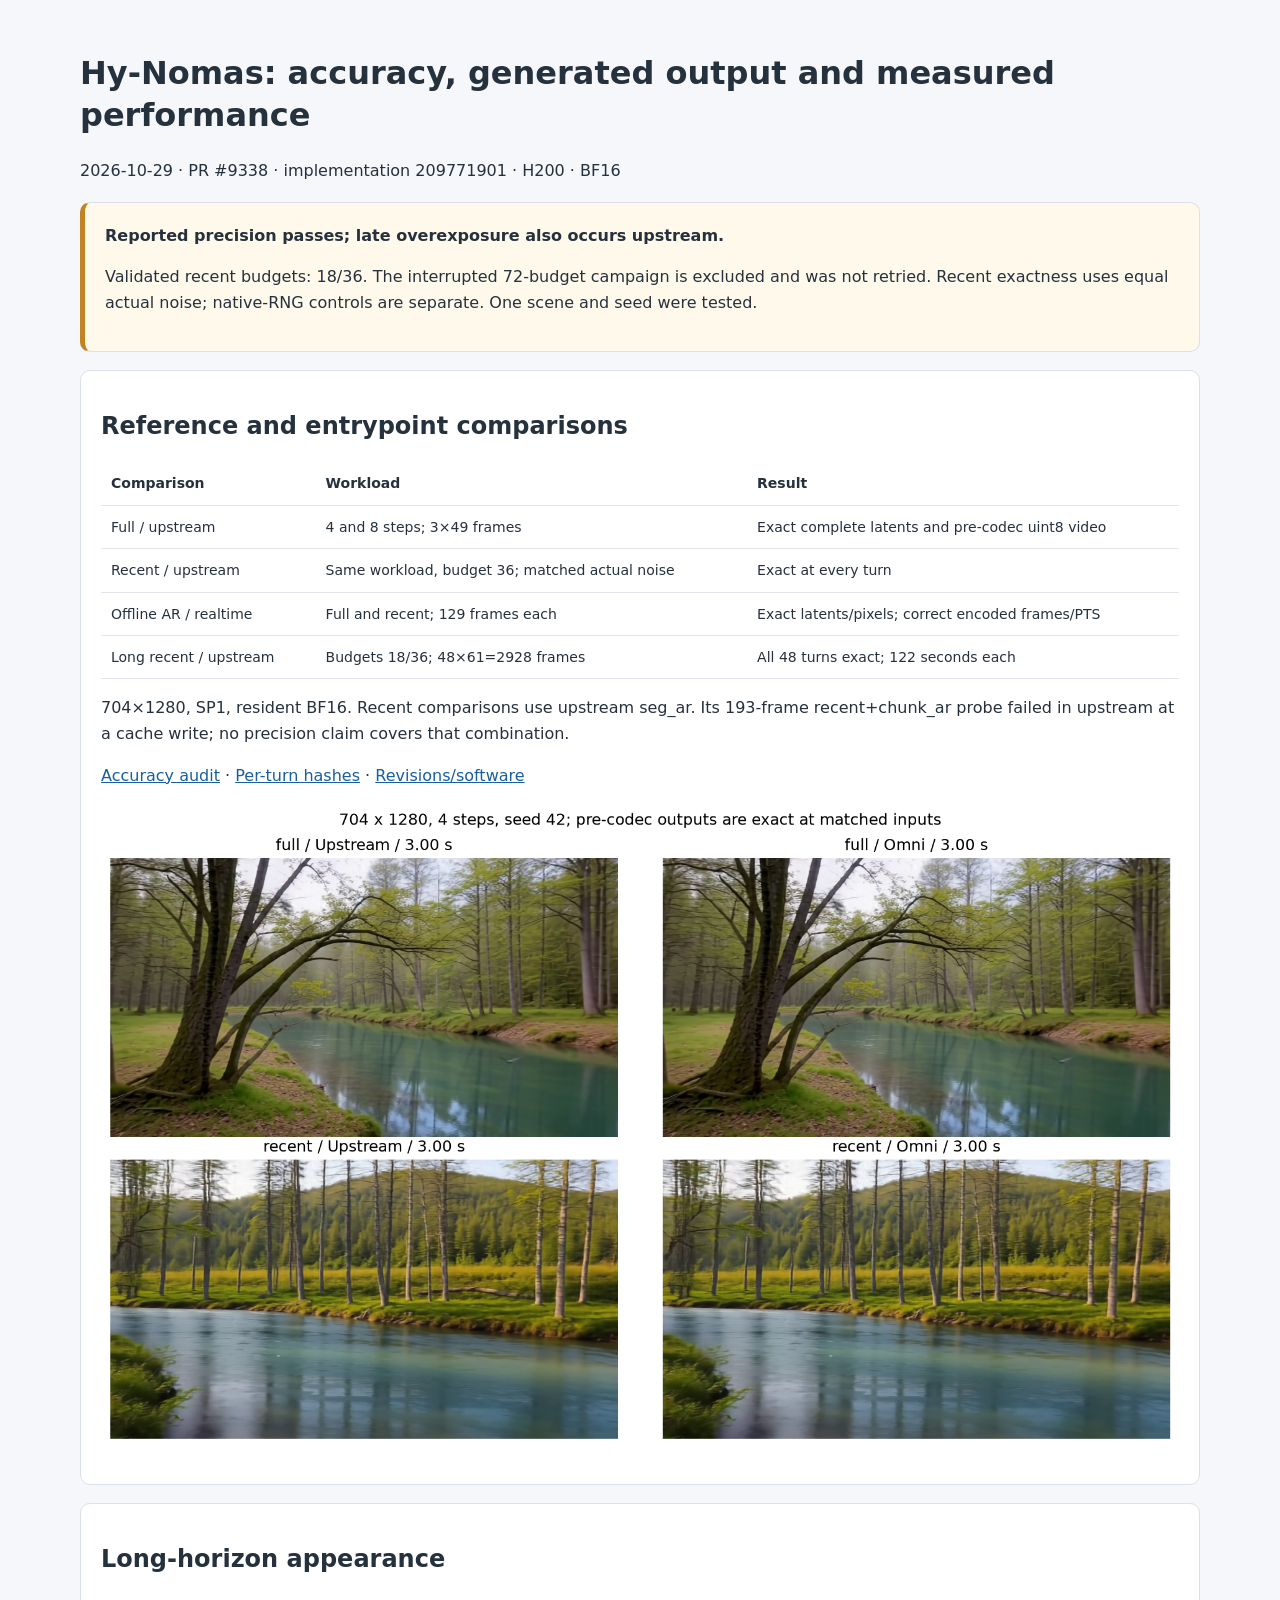
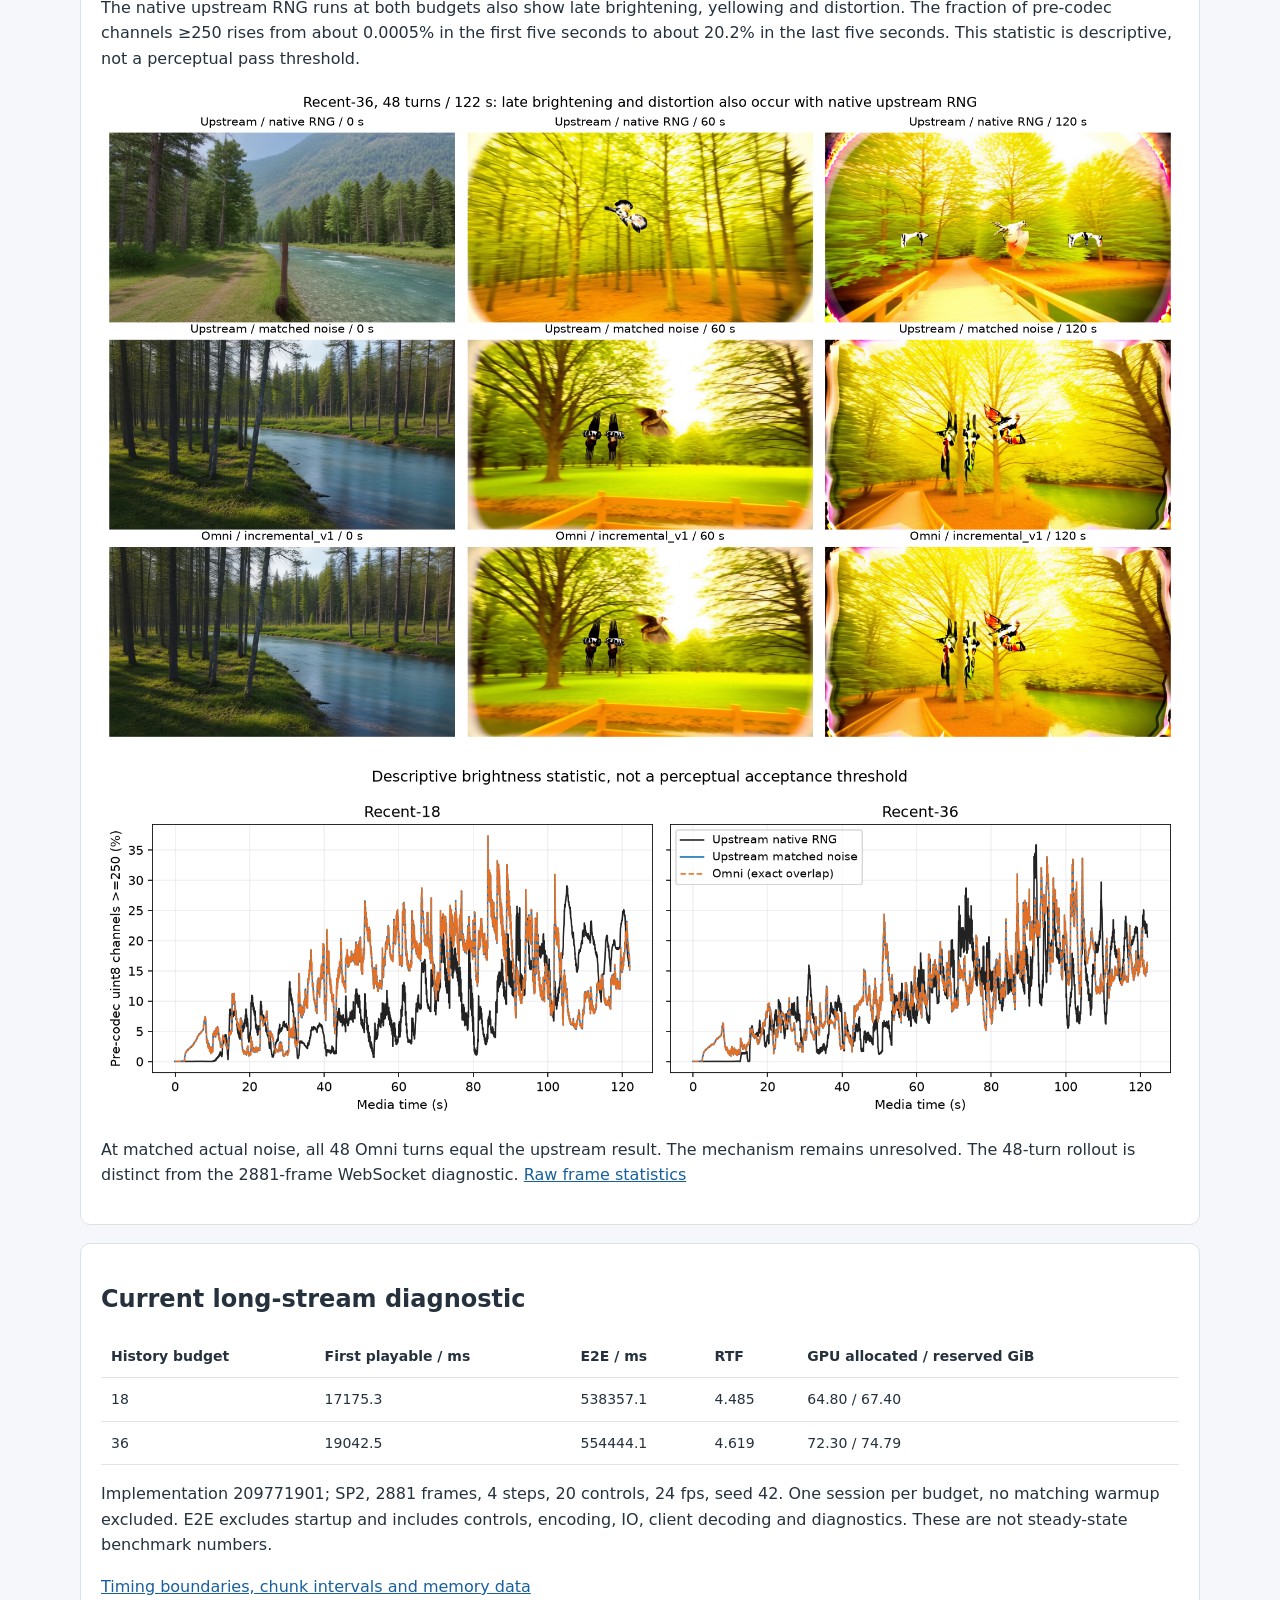
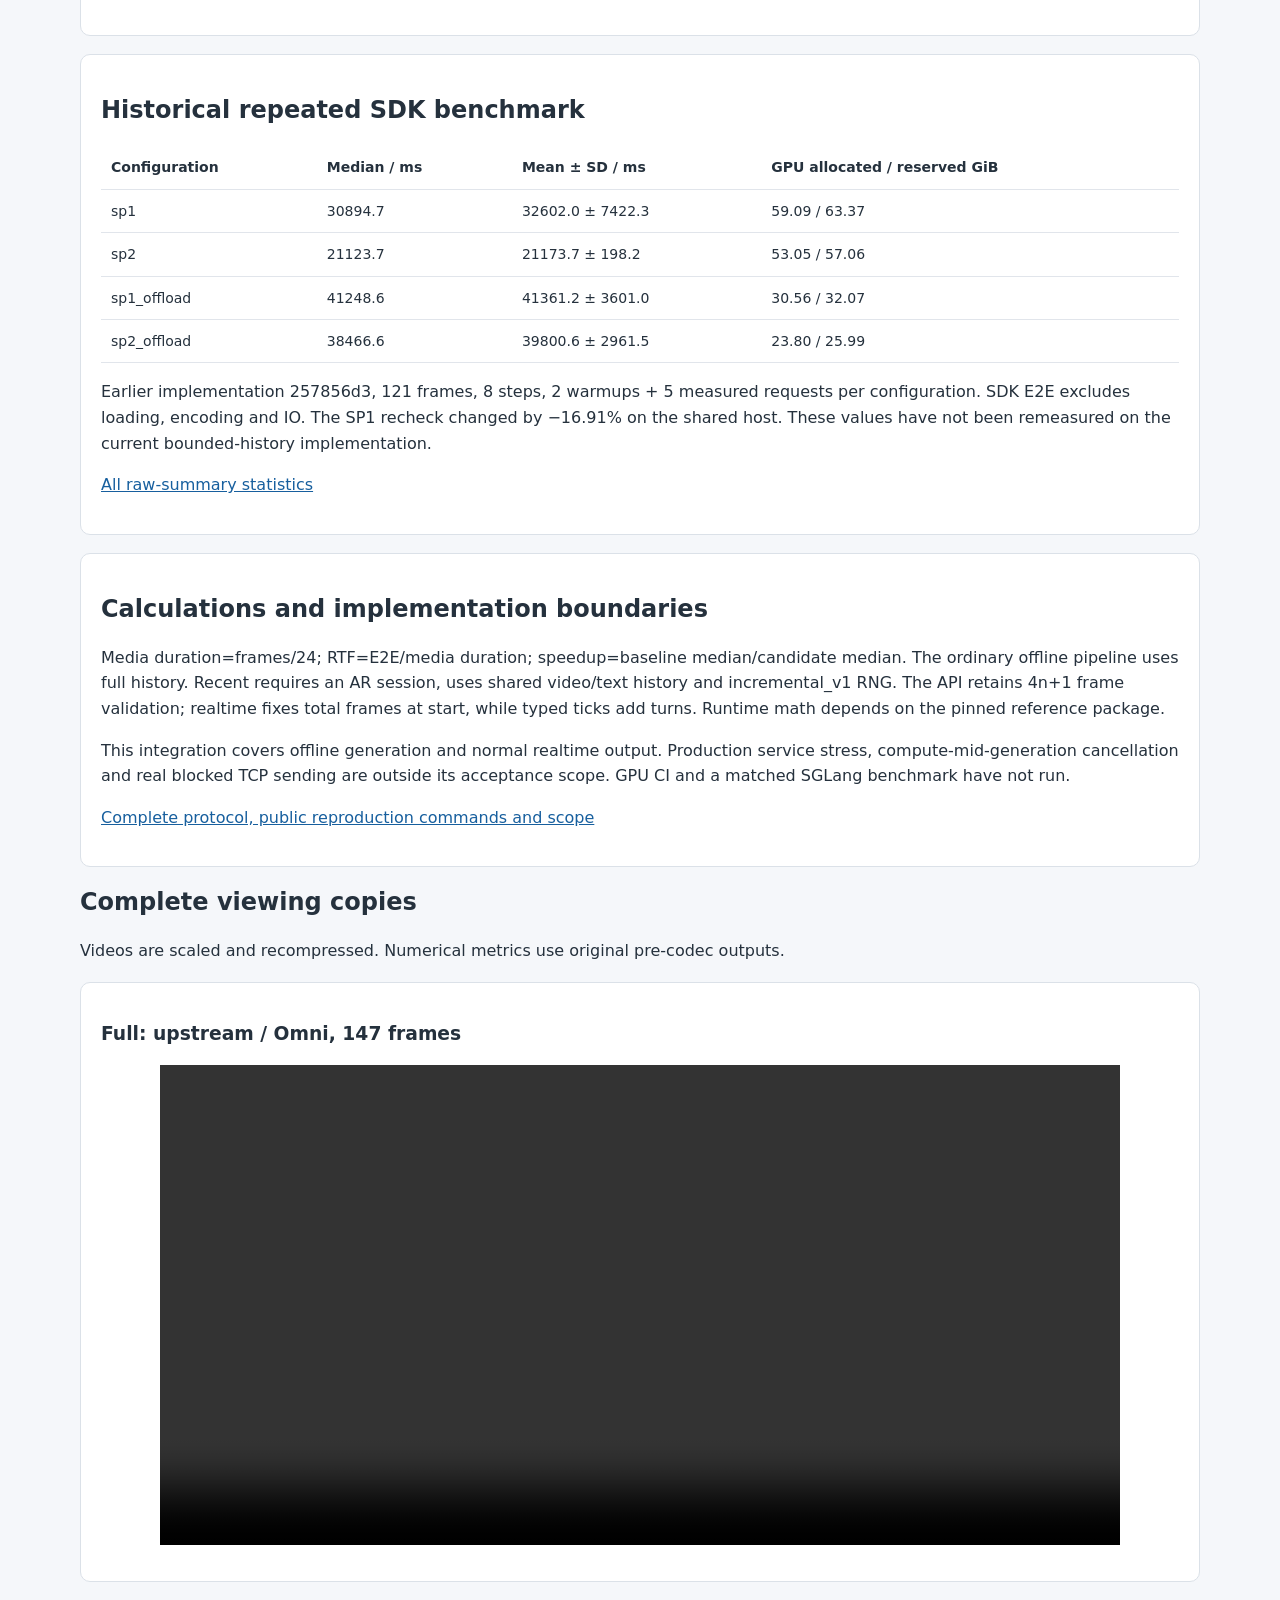
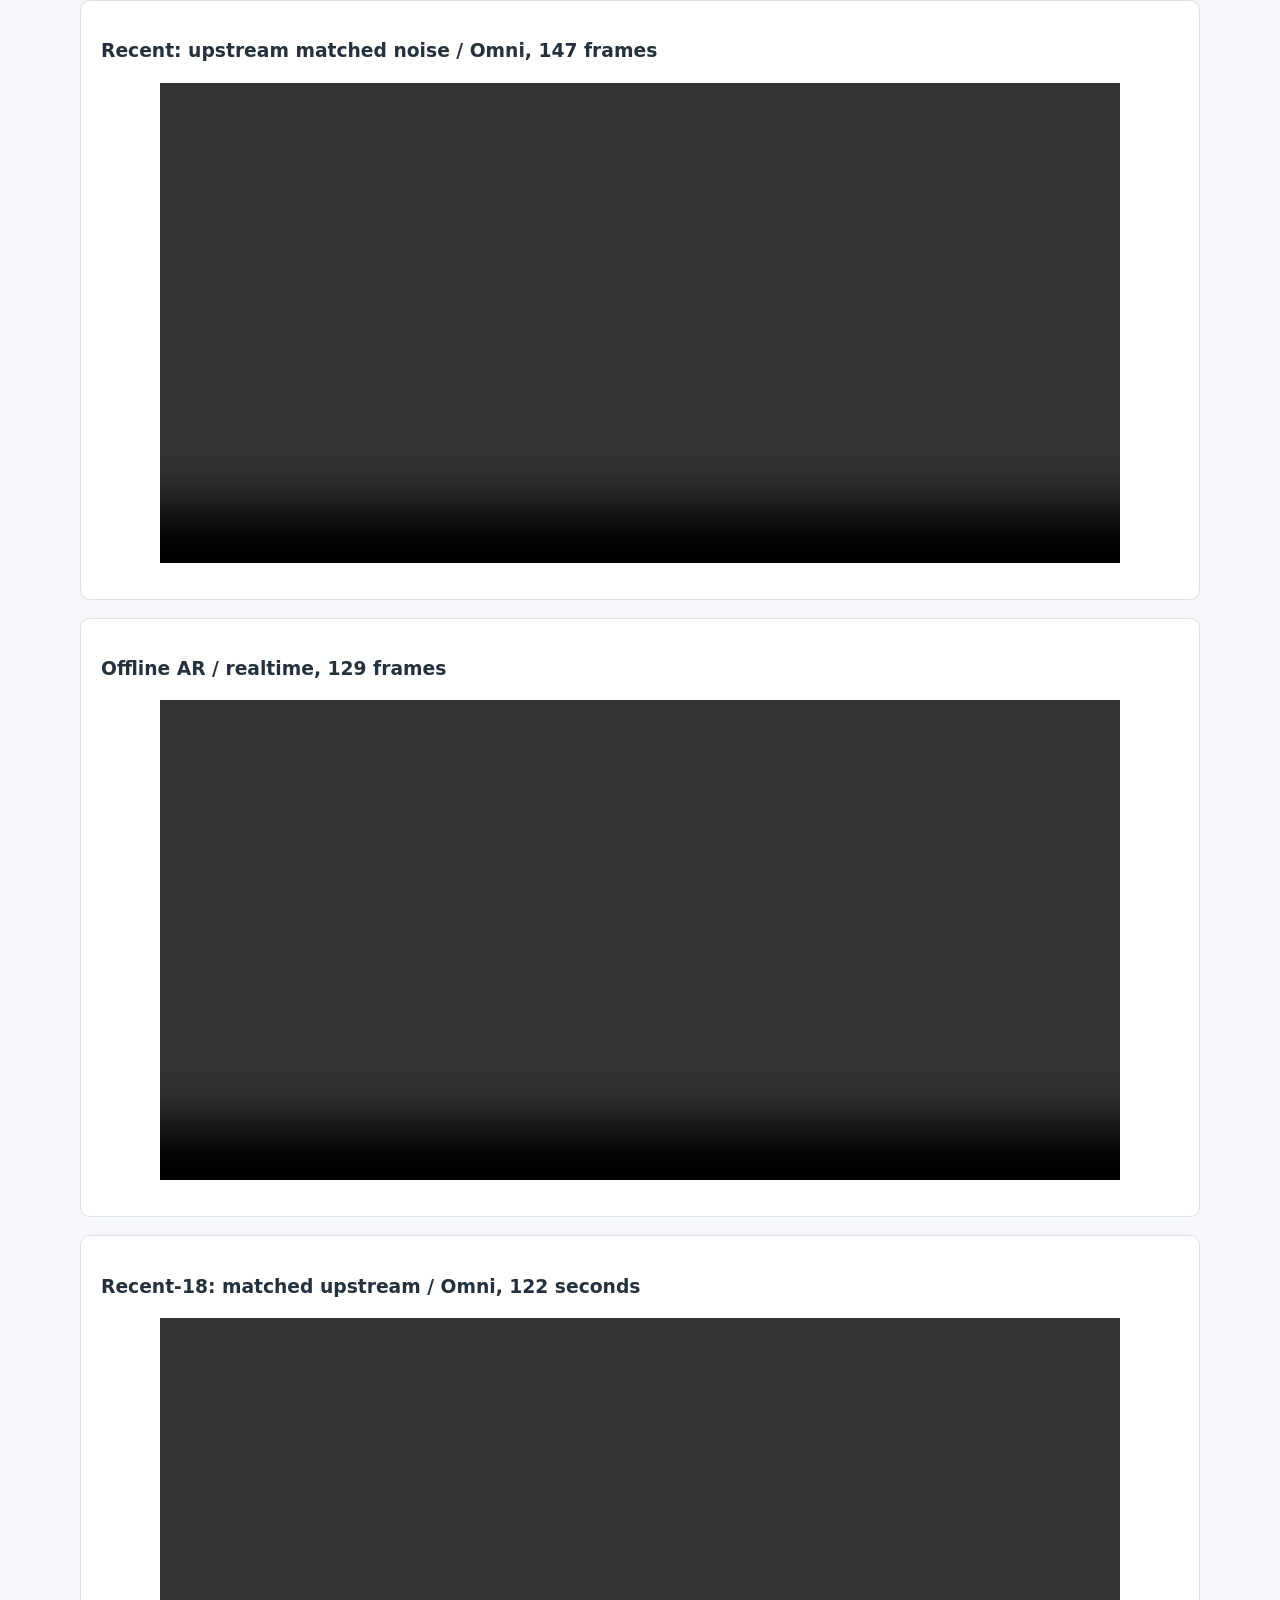
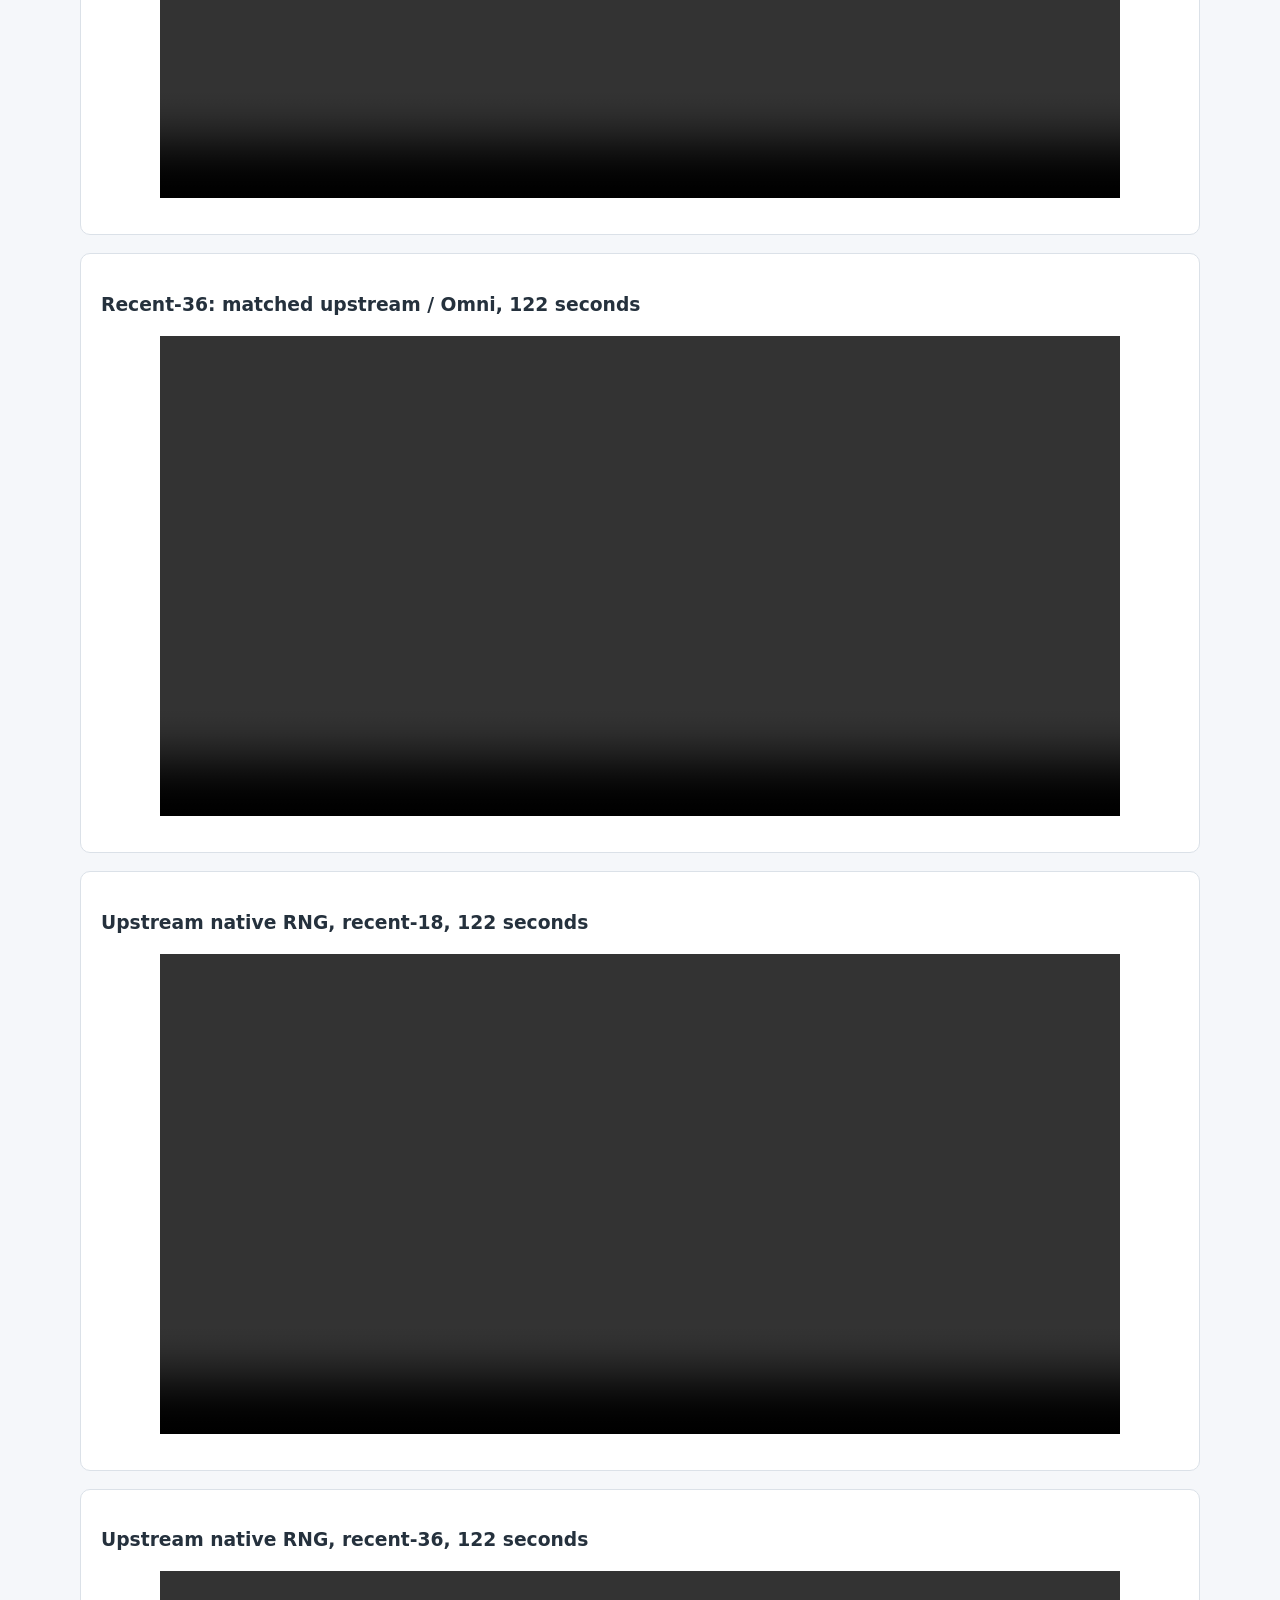
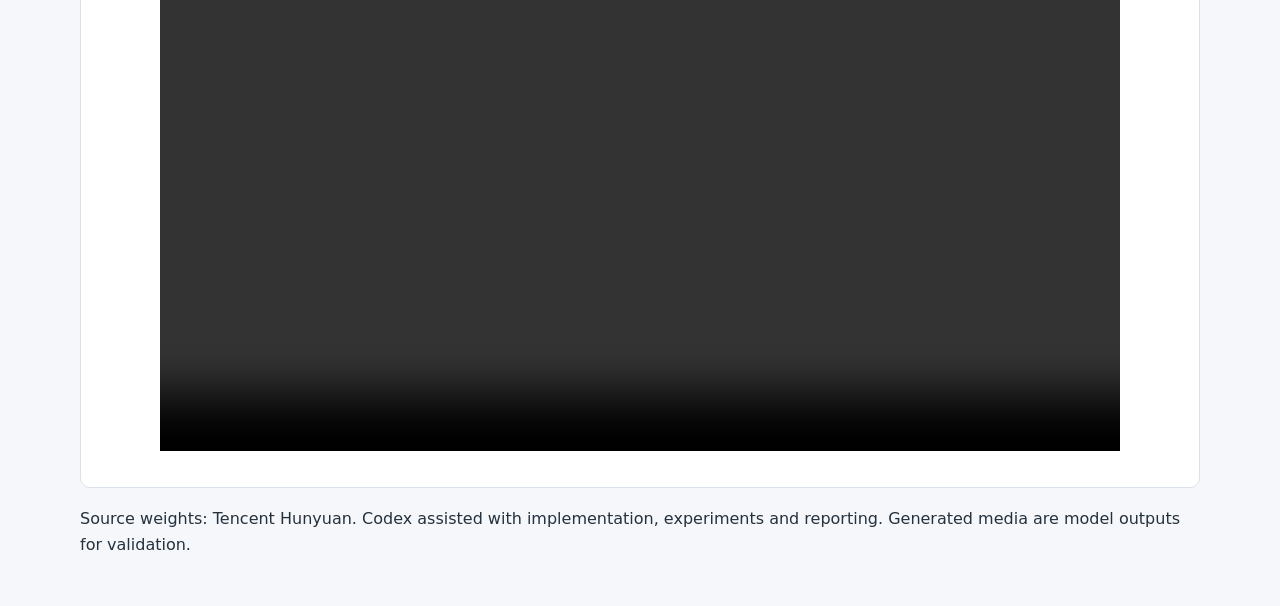
==== test-evidence/PR9338/section-a-20261029/index.html @ f69d6f06 "[Doc] Publish Hy-Nomas reference and long-rollout evidence Signed-off-by: wtz2333 <2955110911@qq.com" ====
<!doctype html>
<html lang='en'><meta charset='utf-8'><meta name='viewport' content='width=device-width'>
<title>Hy-Nomas PR 9338 evidence</title>
<style>
body{font:16px/1.6 system-ui,sans-serif;color:#25313d;background:#f5f7fa;margin:0}
main{max-width:1120px;margin:auto;padding:32px 20px}
section,.notice{background:white;padding:20px;border:1px solid #dbe1e8;border-radius:10px;margin:18px 0}
.notice{border-left:5px solid #c18420;background:#fff9eb}
table{width:100%;border-collapse:collapse;font-size:14px}
th,td{text-align:left;vertical-align:top;padding:10px;border-bottom:1px solid #e1e5eb}
.scroll{overflow:auto}img,video{display:block;max-width:100%;margin:16px auto}video{width:960px}
a{color:#175f9e}h1,h2,h3{line-height:1.3}
</style><main>
<h1>Hy-Nomas: accuracy, generated output and measured performance</h1>
<p>2026-10-29 · PR #9338 · implementation 209771901 · H200 · BF16</p>
<div class='notice'><strong>Reported precision passes; late overexposure also occurs upstream.</strong>
<p>Validated recent budgets: 18/36. The interrupted 72-budget campaign is excluded and was not retried.
Recent exactness uses equal actual noise; native-RNG controls are separate. One scene and seed were tested.</p></div>
<section><h2>Reference and entrypoint comparisons</h2>
<div class='scroll'><table><thead><tr><th>Comparison</th><th>Workload</th><th>Result</th></tr></thead><tbody><tr><td>Full / upstream</td><td>4 and 8 steps; 3×49 frames</td><td>Exact complete latents and pre-codec uint8 video</td></tr><tr><td>Recent / upstream</td><td>Same workload, budget 36; matched actual noise</td><td>Exact at every turn</td></tr><tr><td>Offline AR / realtime</td><td>Full and recent; 129 frames each</td><td>Exact latents/pixels; correct encoded frames/PTS</td></tr><tr><td>Long recent / upstream</td><td>Budgets 18/36; 48×61=2928 frames</td><td>All 48 turns exact; 122 seconds each</td></tr></tbody></table></div>
<p>704×1280, SP1, resident BF16. Recent comparisons use upstream seg_ar.
Its 193-frame recent+chunk_ar probe failed in upstream at a cache write; no precision claim covers that combination.</p>
<p><a href='data/accuracy.json'>Accuracy audit</a> · <a href='data/precodec-hashes.json'>Per-turn hashes</a>
· <a href='data/manifest.json'>Revisions/software</a></p>
<img alt='Short reference and Omni output samples' src='media/precision-samples.png'></section>
<section><h2>Long-horizon appearance</h2>
<p>The native upstream RNG runs at both budgets also show late brightening, yellowing and distortion.
The fraction of pre-codec channels ≥250 rises from about 0.0005% in the first five seconds
to about 20.2% in the last five seconds. This statistic is descriptive, not a perceptual pass threshold.</p>
<img alt='Upstream native noise, matched reference and Omni over 122 seconds' src='media/long-output-samples.png'>
<img alt='Pre-codec brightness curves' src='media/brightness.png'>
<p>At matched actual noise, all 48 Omni turns equal the upstream result. The mechanism remains unresolved.
The 48-turn rollout is distinct from the 2881-frame WebSocket diagnostic.
<a href='data/frame-brightness.csv'>Raw frame statistics</a></p></section>
<section><h2>Current long-stream diagnostic</h2>
<div class='scroll'><table><thead><tr><th>History budget</th><th>First playable / ms</th><th>E2E / ms</th><th>RTF</th><th>GPU allocated / reserved GiB</th></tr></thead><tbody><tr><td>18</td><td>17175.3</td><td>538357.1</td><td>4.485</td><td>64.80 / 67.40</td></tr><tr><td>36</td><td>19042.5</td><td>554444.1</td><td>4.619</td><td>72.30 / 74.79</td></tr></tbody></table></div>
<p>Implementation 209771901; SP2, 2881 frames, 4 steps, 20 controls, 24 fps, seed 42.
One session per budget, no matching warmup excluded. E2E excludes startup and includes controls,
encoding, IO, client decoding and diagnostics. These are not steady-state benchmark numbers.</p>
<p><a href='data/long-stream-diagnostic.json'>Timing boundaries, chunk intervals and memory data</a></p></section>
<section><h2>Historical repeated SDK benchmark</h2>
<div class='scroll'><table><thead><tr><th>Configuration</th><th>Median / ms</th><th>Mean ± SD / ms</th><th>GPU allocated / reserved GiB</th></tr></thead><tbody><tr><td>sp1</td><td>30894.7</td><td>32602.0 ± 7422.3</td><td>59.09 / 63.37</td></tr><tr><td>sp2</td><td>21123.7</td><td>21173.7 ± 198.2</td><td>53.05 / 57.06</td></tr><tr><td>sp1_offload</td><td>41248.6</td><td>41361.2 ± 3601.0</td><td>30.56 / 32.07</td></tr><tr><td>sp2_offload</td><td>38466.6</td><td>39800.6 ± 2961.5</td><td>23.80 / 25.99</td></tr></tbody></table></div>
<p>Earlier implementation 257856d3, 121 frames, 8 steps, 2 warmups + 5 measured requests per configuration.
SDK E2E excludes loading, encoding and IO. The SP1 recheck changed by −16.91% on the shared host.
These values have not been remeasured on the current bounded-history implementation.</p>
<p><a href='data/historical-performance.json'>All raw-summary statistics</a></p></section>
<section><h2>Calculations and implementation boundaries</h2>
<p>Media duration=frames/24; RTF=E2E/media duration; speedup=baseline median/candidate median.
The ordinary offline pipeline uses full history. Recent requires an AR session, uses shared video/text
history and incremental_v1 RNG. The API retains 4n+1 frame validation; realtime fixes total frames at start,
while typed ticks add turns. Runtime math depends on the pinned reference package.</p>
<p>This integration covers offline generation and normal realtime output. Production service stress,
compute-mid-generation cancellation and real blocked TCP sending are outside its acceptance scope.
GPU CI and a matched SGLang benchmark have not run.</p>
<p><a href='README.md'>Complete protocol, public reproduction commands and scope</a></p></section>
<h2>Complete viewing copies</h2>
<p>Videos are scaled and recompressed. Numerical metrics use original pre-codec outputs.</p>
<section><h3>Full: upstream / Omni, 147 frames</h3><video controls preload='metadata' src='media/full-comparison.mp4'></video></section><section><h3>Recent: upstream matched noise / Omni, 147 frames</h3><video controls preload='metadata' src='media/recent-comparison.mp4'></video></section><section><h3>Offline AR / realtime, 129 frames</h3><video controls preload='metadata' src='media/offline-realtime-recent.mp4'></video></section><section><h3>Recent-18: matched upstream / Omni, 122 seconds</h3><video controls preload='metadata' src='media/long-matched-18.mp4'></video></section><section><h3>Recent-36: matched upstream / Omni, 122 seconds</h3><video controls preload='metadata' src='media/long-matched-36.mp4'></video></section><section><h3>Upstream native RNG, recent-18, 122 seconds</h3><video controls preload='metadata' src='media/upstream-native-18.mp4'></video></section><section><h3>Upstream native RNG, recent-36, 122 seconds</h3><video controls preload='metadata' src='media/upstream-native-36.mp4'></video></section>
<p>Source weights: Tencent Hunyuan. Codex assisted with implementation, experiments and reporting.
Generated media are model outputs for validation.</p>
</main></html>
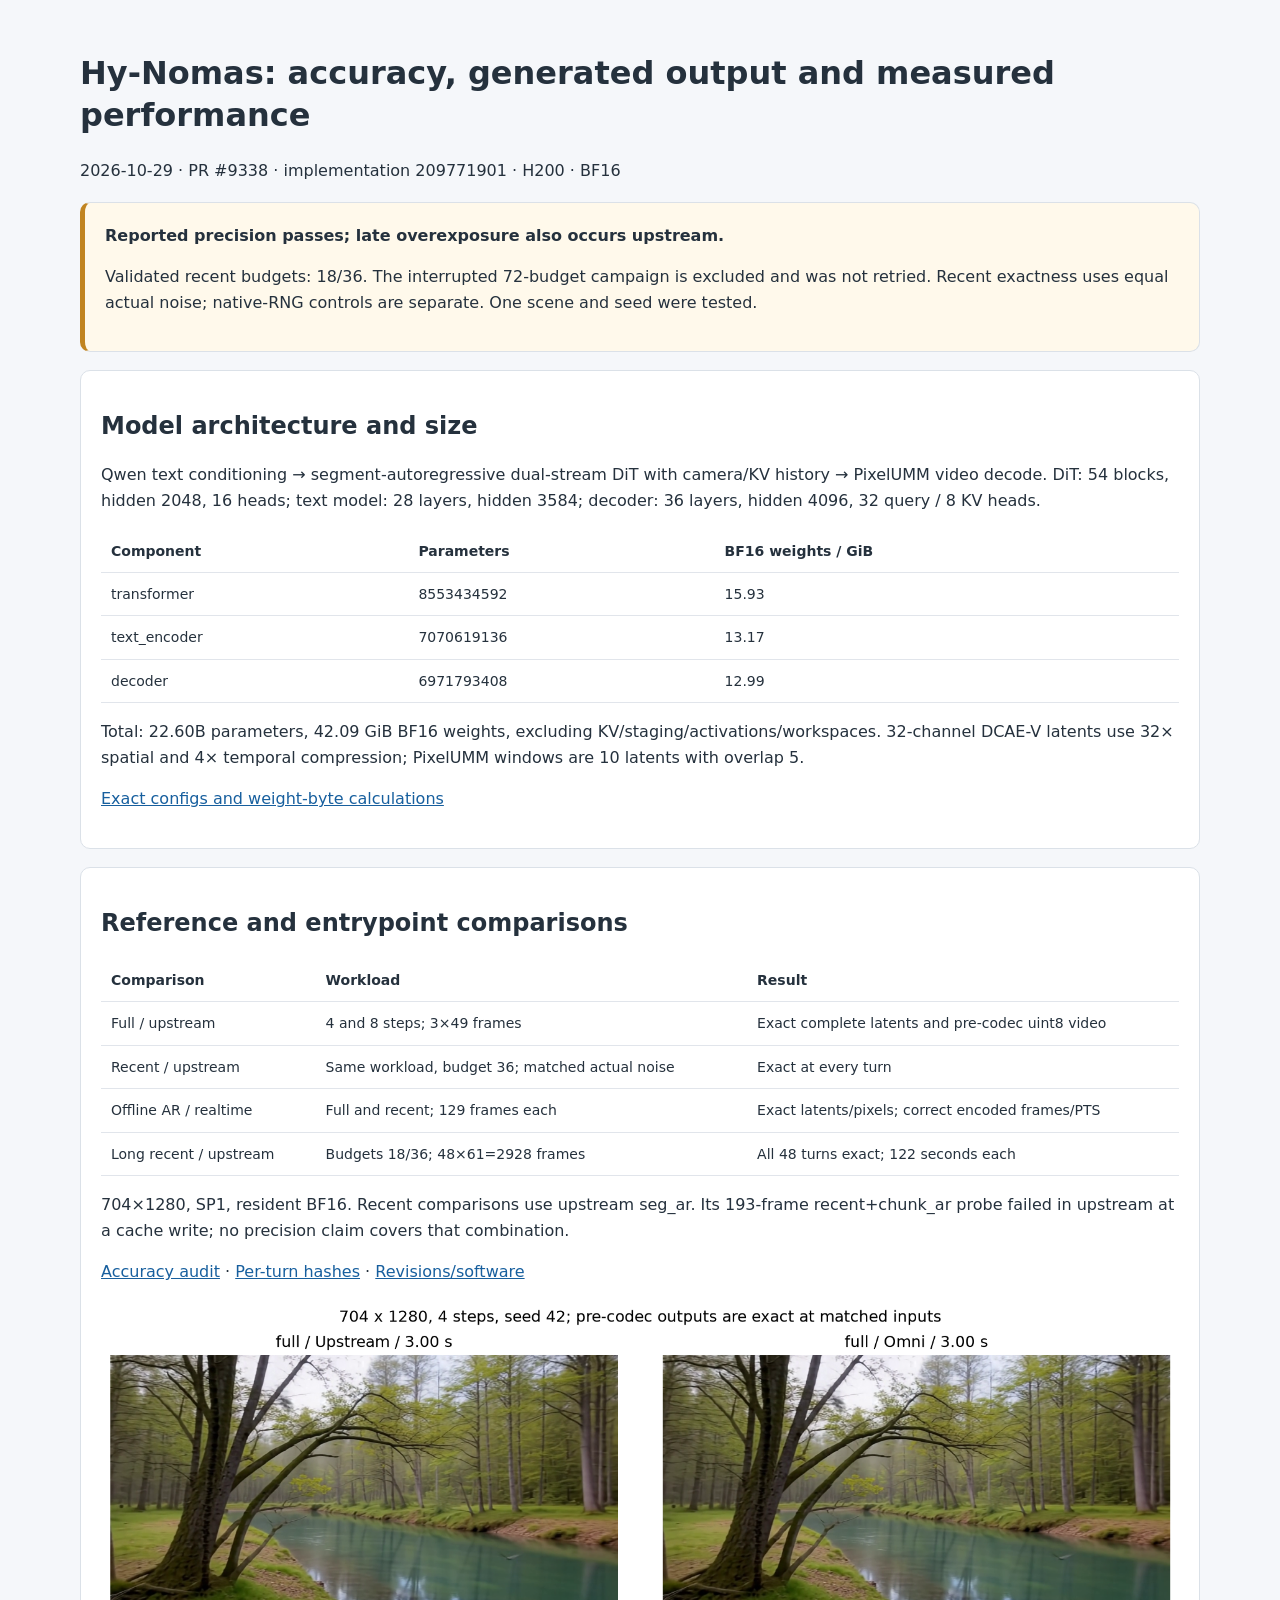
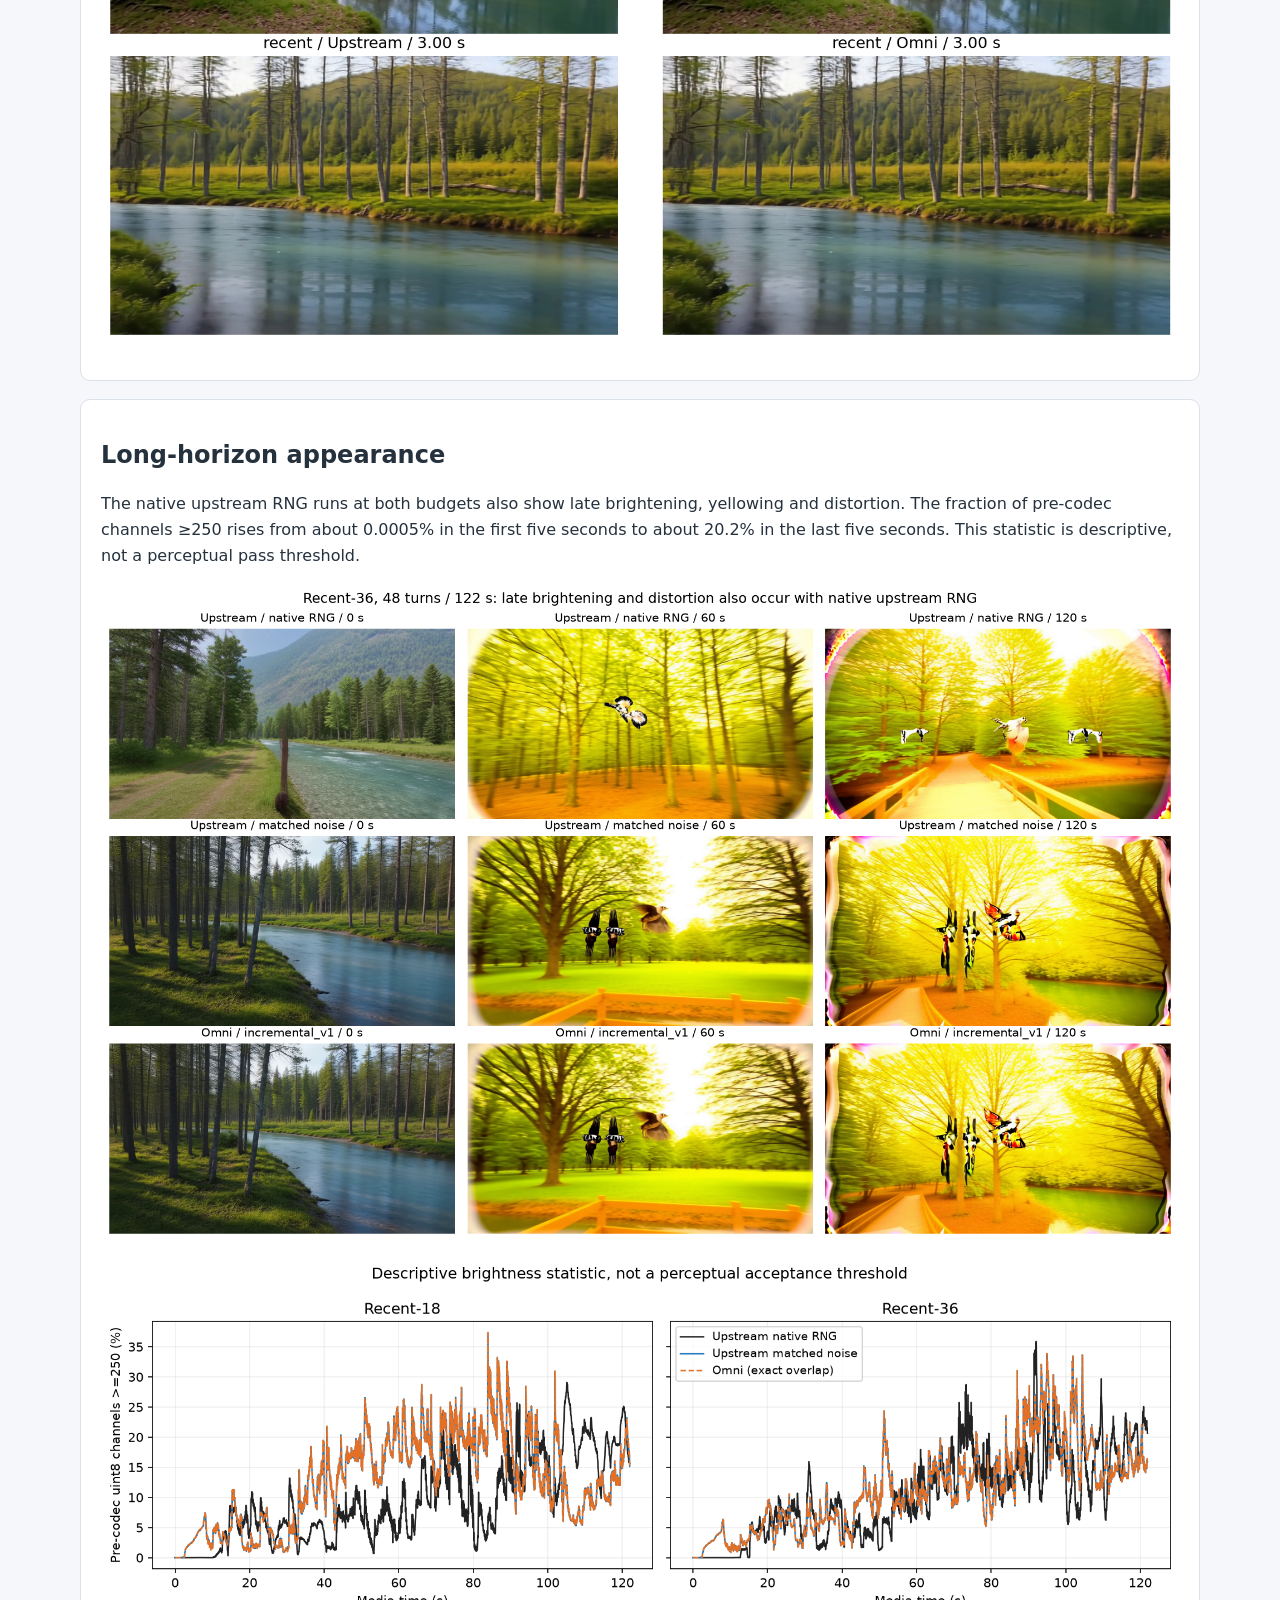
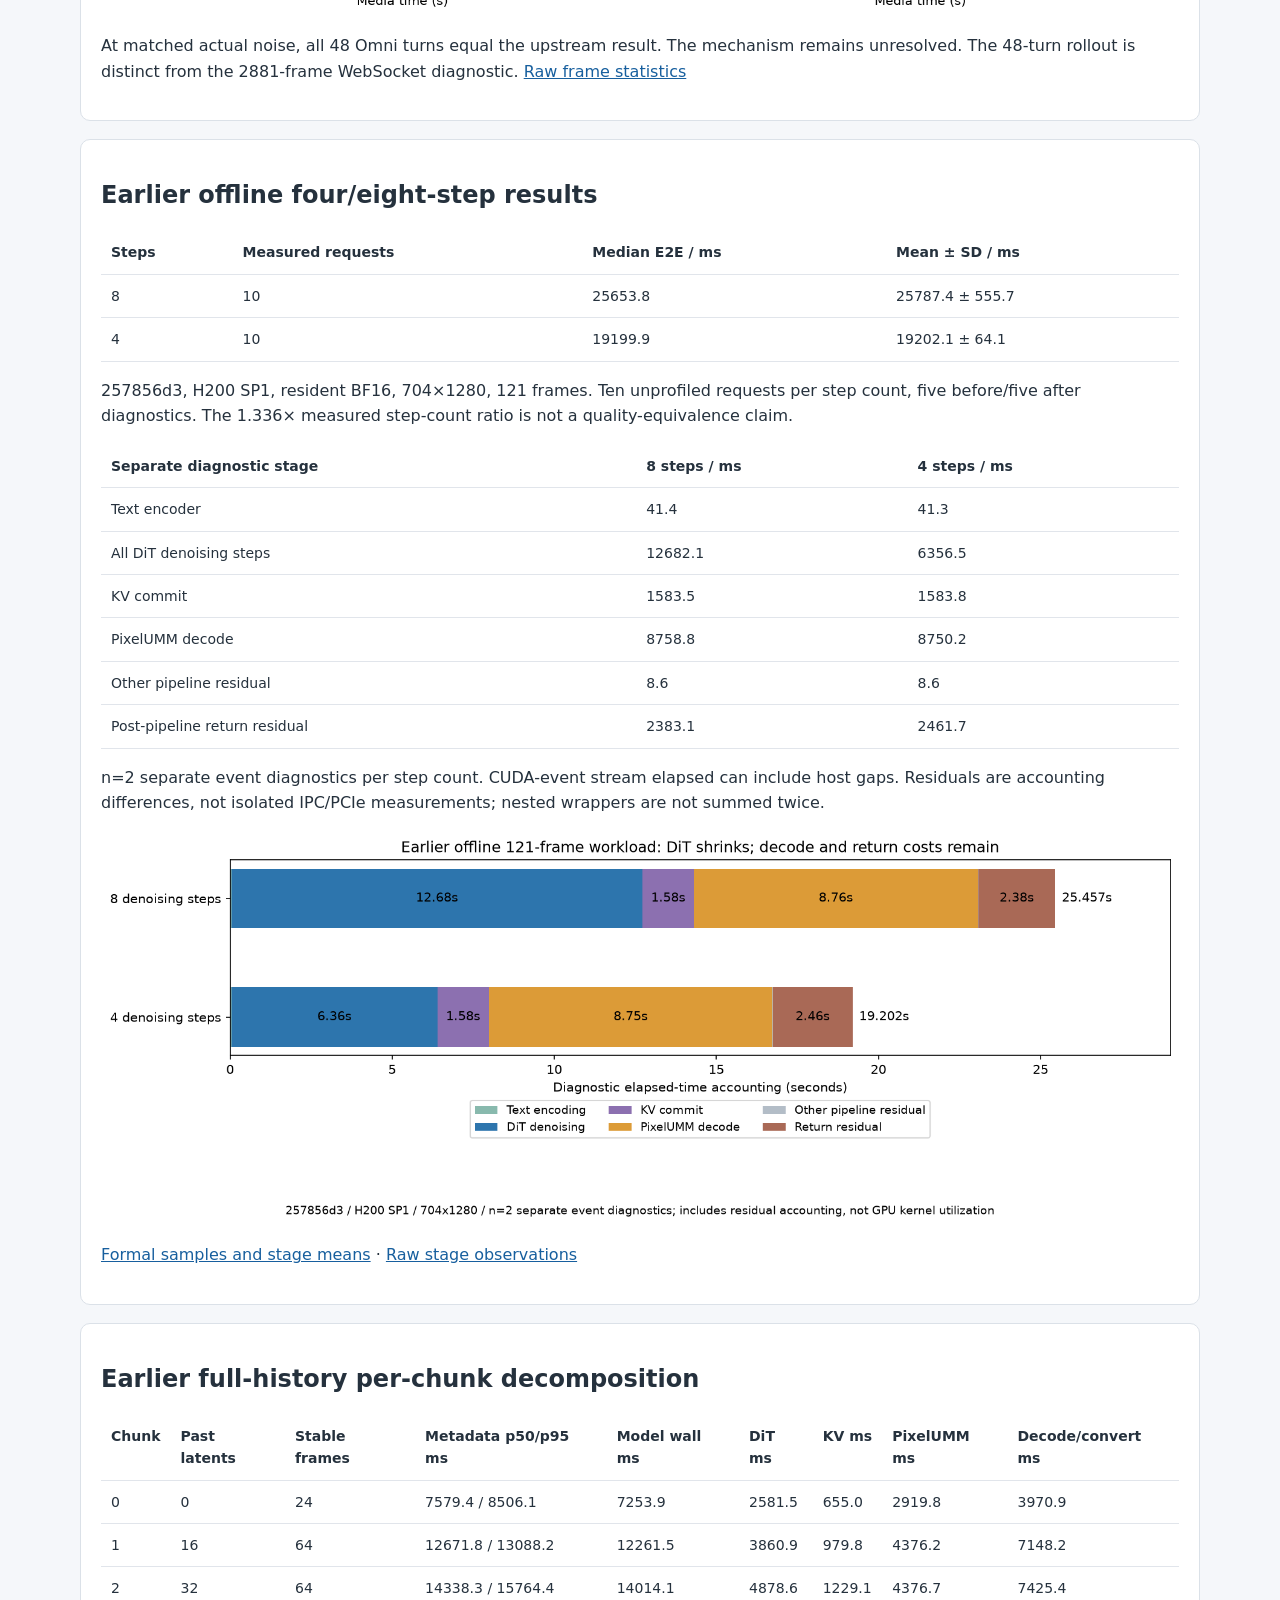
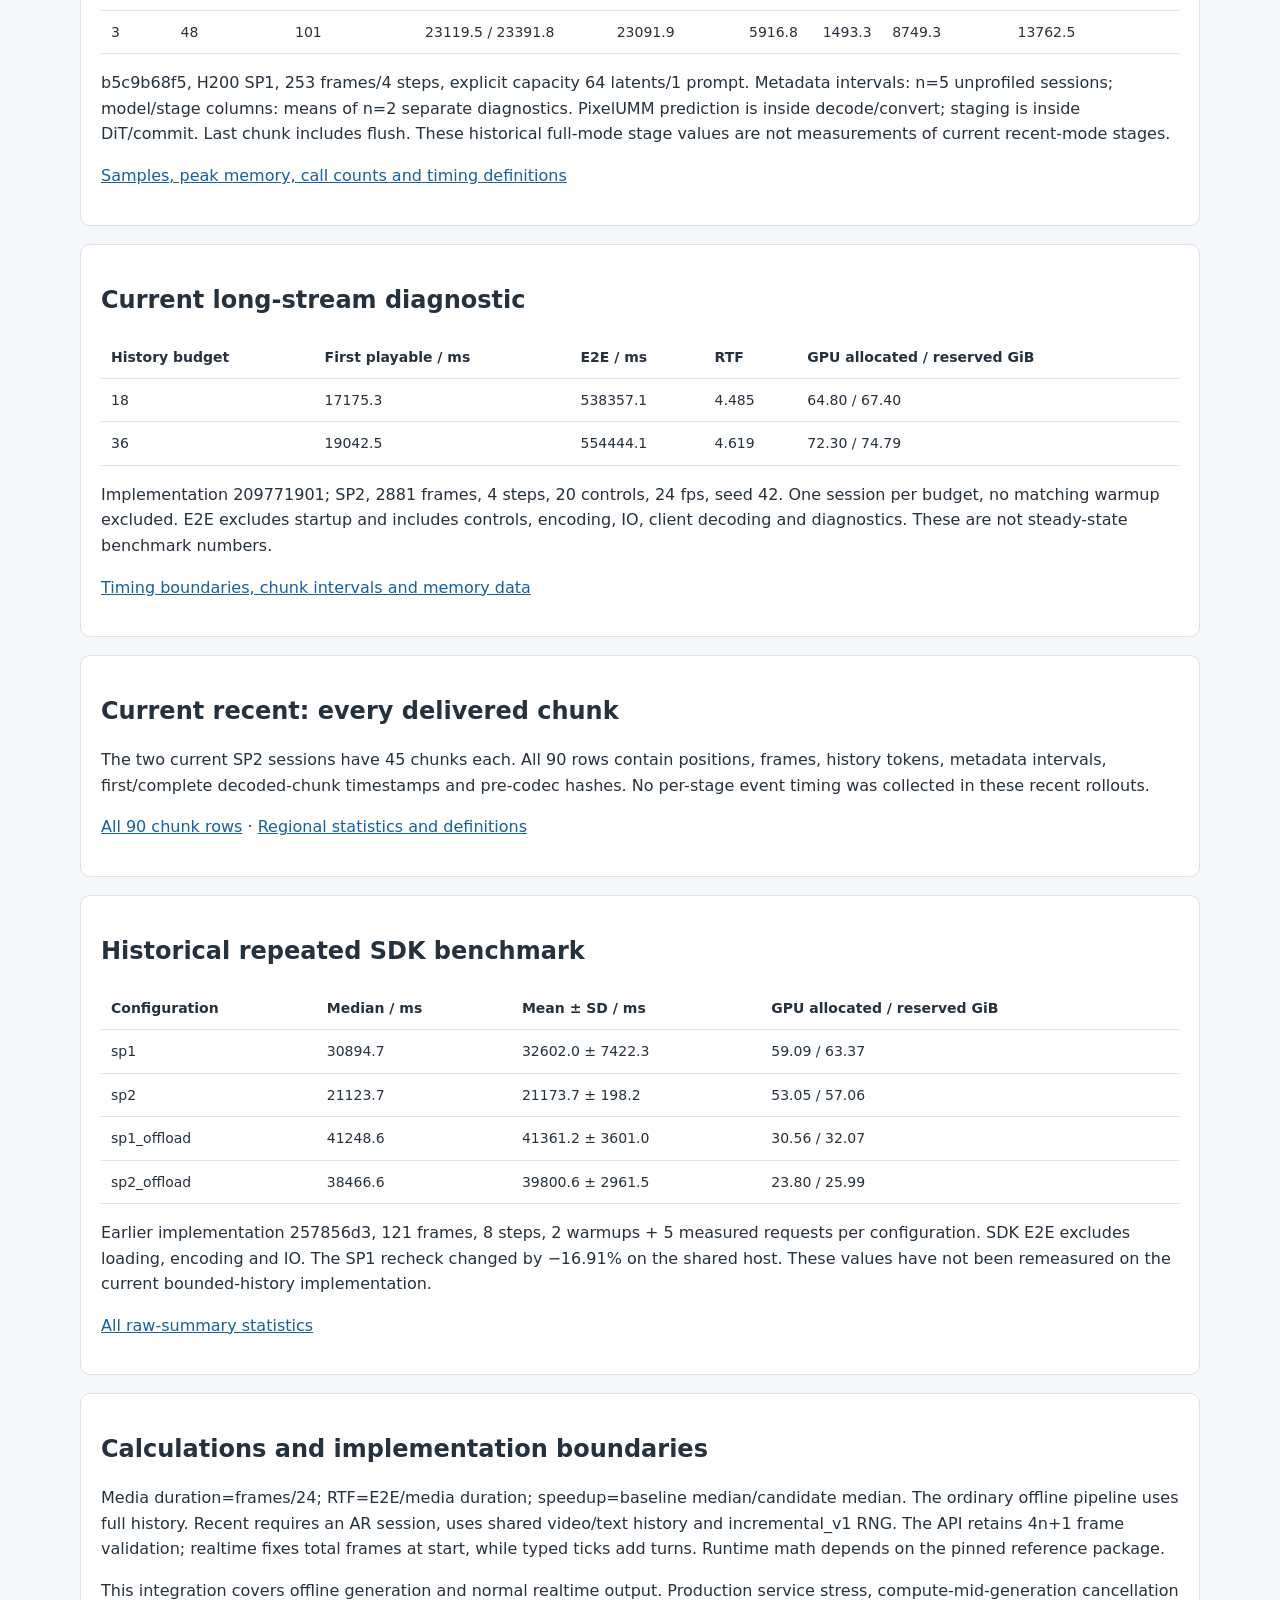
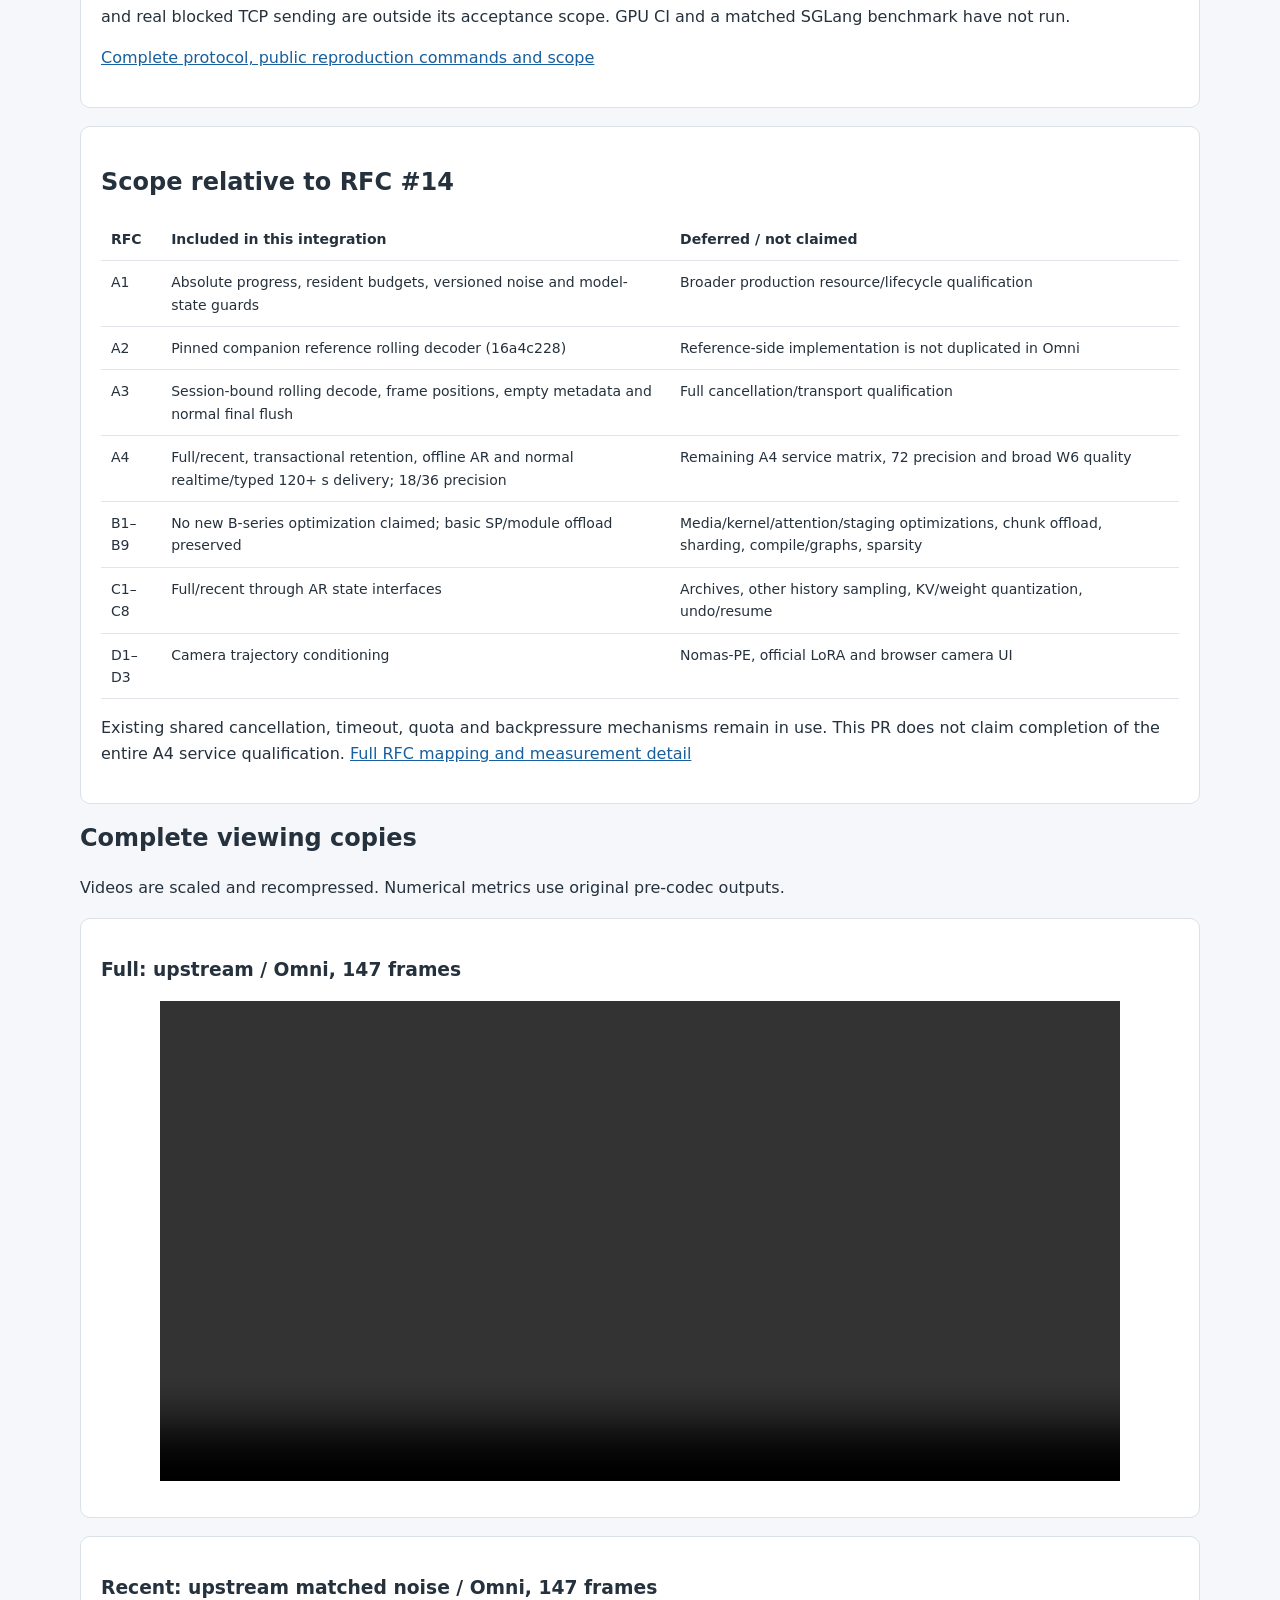
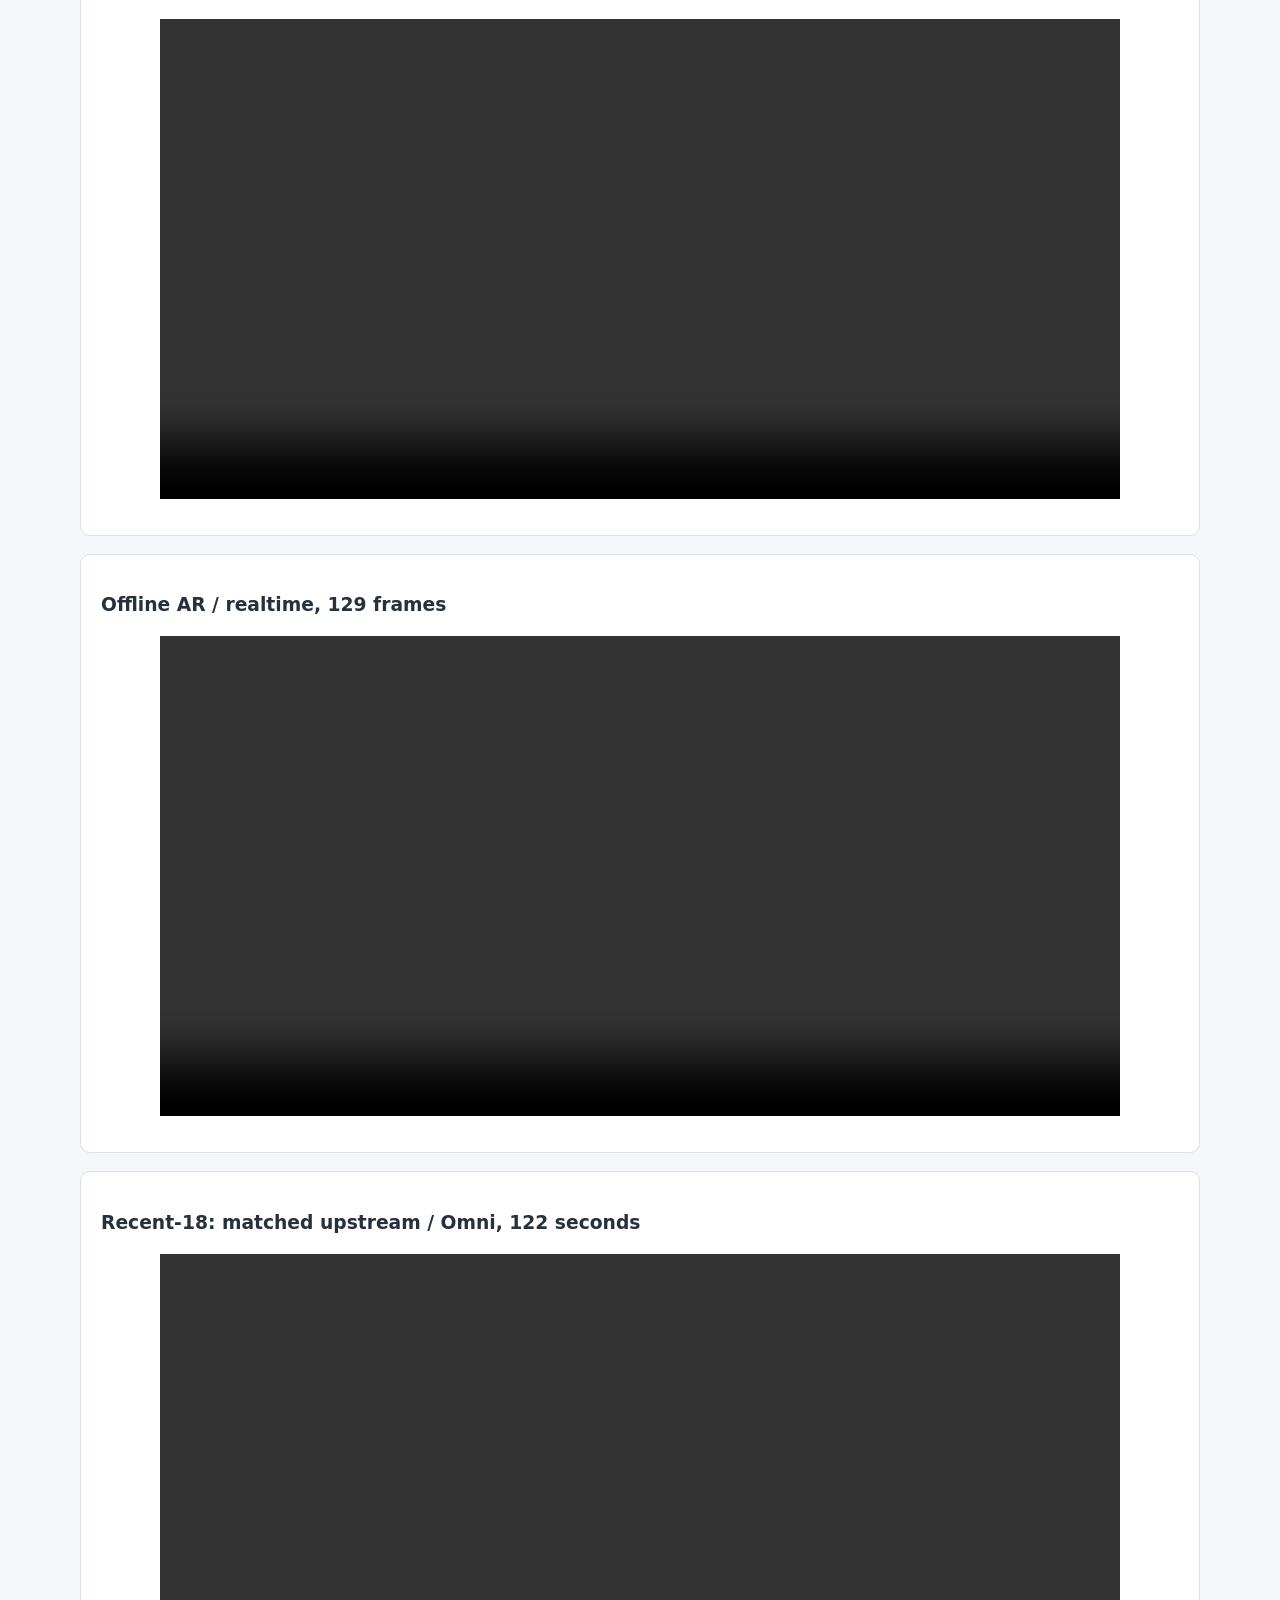
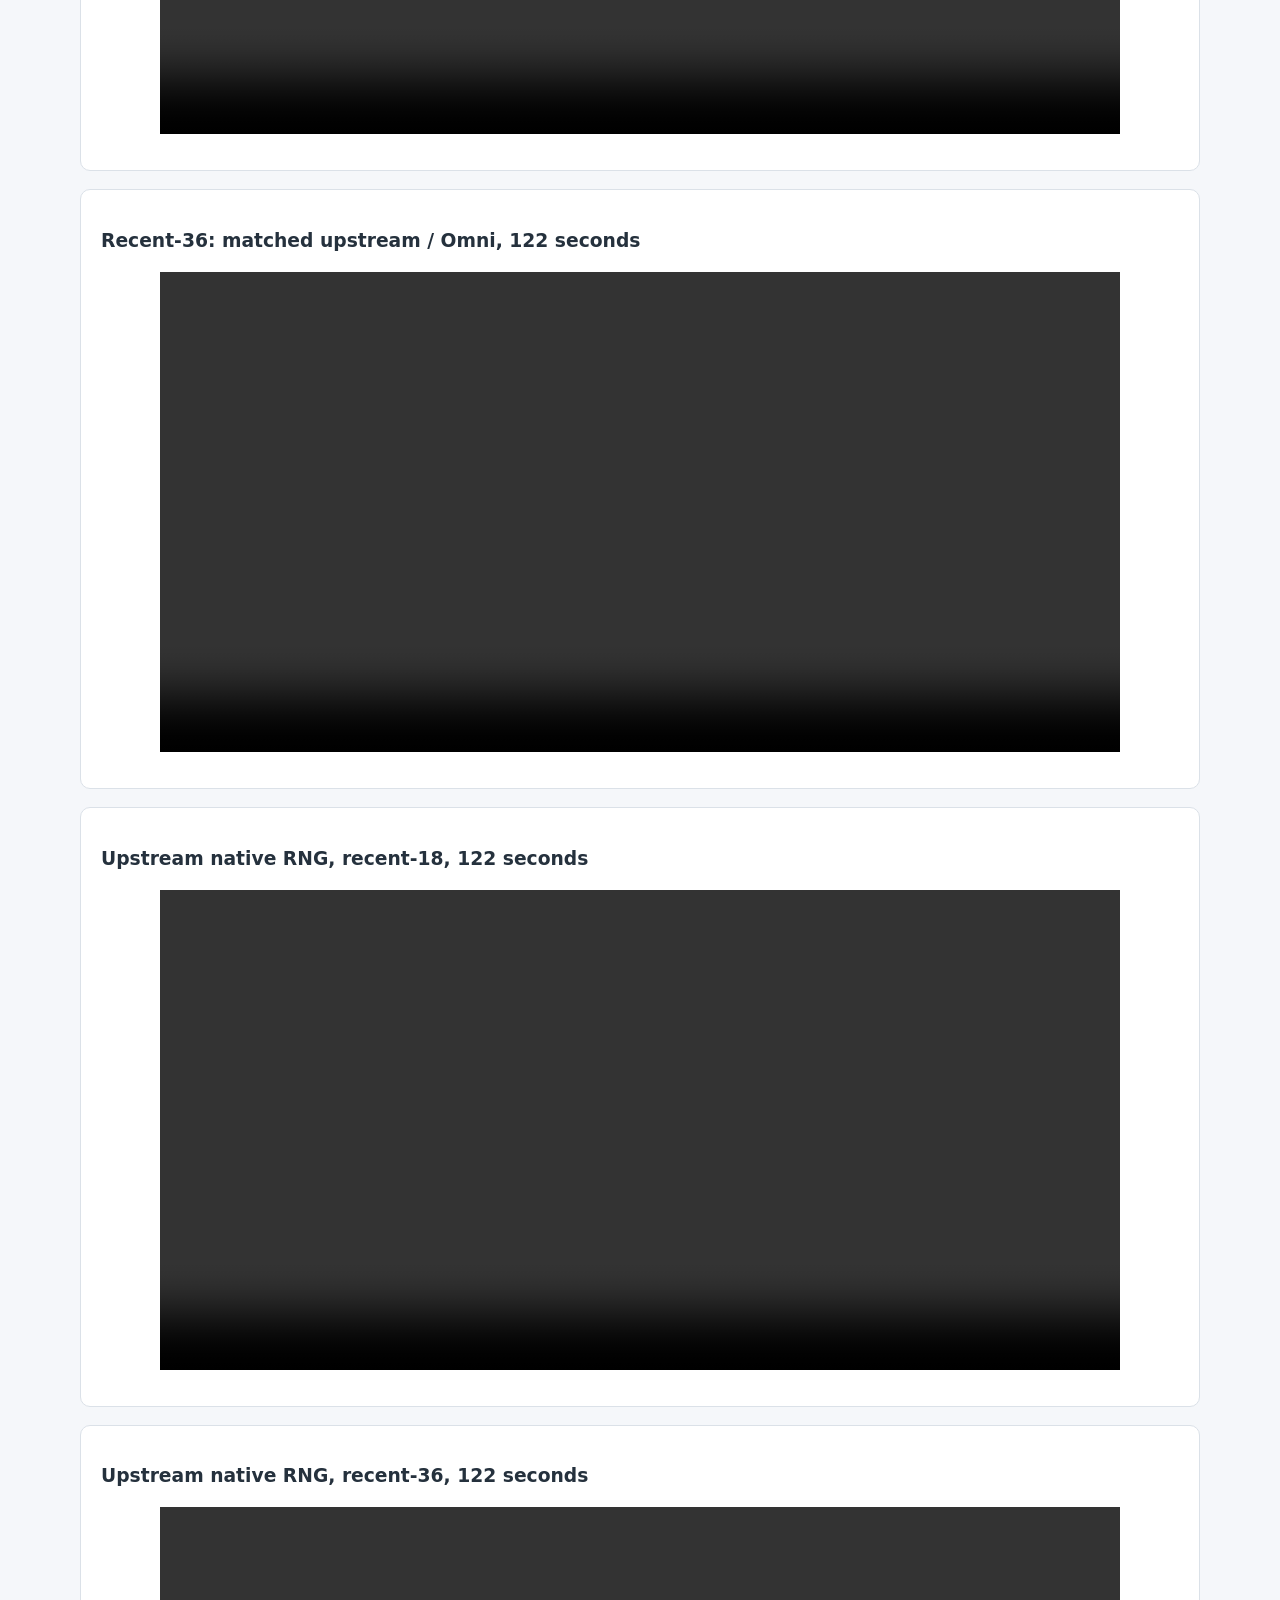
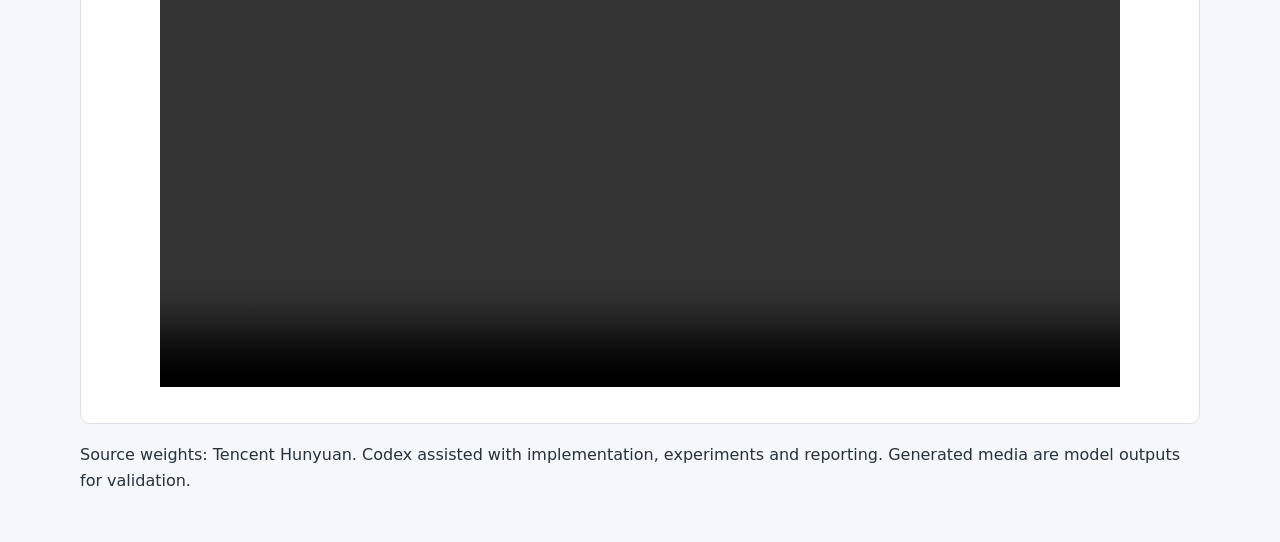
==== commit 16278847: "[Doc] Add Hy-Nomas architecture, stage timings and RFC scope Signed-off-by: wtz2333 <2955110911@qq.c" ====
--- a/test-evidence/PR9338/section-a-20261029/index.html
+++ b/test-evidence/PR9338/section-a-20261029/index.html
@@ -16,6 +16,14 @@
 <div class='notice'><strong>Reported precision passes; late overexposure also occurs upstream.</strong>
 <p>Validated recent budgets: 18/36. The interrupted 72-budget campaign is excluded and was not retried.
 Recent exactness uses equal actual noise; native-RNG controls are separate. One scene and seed were tested.</p></div>
+<section><h2>Model architecture and size</h2>
+<p>Qwen text conditioning → segment-autoregressive dual-stream DiT with camera/KV history → PixelUMM video decode.
+DiT: 54 blocks, hidden 2048, 16 heads; text model: 28 layers, hidden 3584;
+decoder: 36 layers, hidden 4096, 32 query / 8 KV heads.</p>
+<div class='scroll'><table><thead><tr><th>Component</th><th>Parameters</th><th>BF16 weights / GiB</th></tr></thead><tbody><tr><td>transformer</td><td>8553434592</td><td>15.93</td></tr><tr><td>text_encoder</td><td>7070619136</td><td>13.17</td></tr><tr><td>decoder</td><td>6971793408</td><td>12.99</td></tr></tbody></table></div>
+<p>Total: 22.60B parameters, 42.09 GiB BF16 weights, excluding KV/staging/activations/workspaces.
+32-channel DCAE-V latents use 32× spatial and 4× temporal compression; PixelUMM windows are 10 latents with overlap 5.</p>
+<p><a href='data/model-structure.json'>Exact configs and weight-byte calculations</a></p></section>
 <section><h2>Reference and entrypoint comparisons</h2>
 <div class='scroll'><table><thead><tr><th>Comparison</th><th>Workload</th><th>Result</th></tr></thead><tbody><tr><td>Full / upstream</td><td>4 and 8 steps; 3×49 frames</td><td>Exact complete latents and pre-codec uint8 video</td></tr><tr><td>Recent / upstream</td><td>Same workload, budget 36; matched actual noise</td><td>Exact at every turn</td></tr><tr><td>Offline AR / realtime</td><td>Full and recent; 129 frames each</td><td>Exact latents/pixels; correct encoded frames/PTS</td></tr><tr><td>Long recent / upstream</td><td>Budgets 18/36; 48×61=2928 frames</td><td>All 48 turns exact; 122 seconds each</td></tr></tbody></table></div>
 <p>704×1280, SP1, resident BF16. Recent comparisons use upstream seg_ar.
@@ -32,12 +40,36 @@
 <p>At matched actual noise, all 48 Omni turns equal the upstream result. The mechanism remains unresolved.
 The 48-turn rollout is distinct from the 2881-frame WebSocket diagnostic.
 <a href='data/frame-brightness.csv'>Raw frame statistics</a></p></section>
+<section><h2>Earlier offline four/eight-step results</h2>
+<div class='scroll'><table><thead><tr><th>Steps</th><th>Measured requests</th><th>Median E2E / ms</th><th>Mean ± SD / ms</th></tr></thead><tbody><tr><td>8</td><td>10</td><td>25653.8</td><td>25787.4 ± 555.7</td></tr><tr><td>4</td><td>10</td><td>19199.9</td><td>19202.1 ± 64.1</td></tr></tbody></table></div>
+<p>257856d3, H200 SP1, resident BF16, 704×1280, 121 frames.
+Ten unprofiled requests per step count, five before/five after diagnostics.
+The 1.336× measured step-count ratio is not a quality-equivalence claim.</p>
+<div class='scroll'><table><thead><tr><th>Separate diagnostic stage</th><th>8 steps / ms</th><th>4 steps / ms</th></tr></thead><tbody><tr><td>Text encoder</td><td>41.4</td><td>41.3</td></tr><tr><td>All DiT denoising steps</td><td>12682.1</td><td>6356.5</td></tr><tr><td>KV commit</td><td>1583.5</td><td>1583.8</td></tr><tr><td>PixelUMM decode</td><td>8758.8</td><td>8750.2</td></tr><tr><td>Other pipeline residual</td><td>8.6</td><td>8.6</td></tr><tr><td>Post-pipeline return residual</td><td>2383.1</td><td>2461.7</td></tr></tbody></table></div>
+<p>n=2 separate event diagnostics per step count. CUDA-event stream elapsed can include host gaps.
+Residuals are accounting differences, not isolated IPC/PCIe measurements; nested wrappers are not summed twice.</p>
+<img alt='Offline stage decomposition' src='media/offline-stage-breakdown.png'>
+<p><a href='data/offline-4-vs-8.json'>Formal samples and stage means</a>
+· <a href='data/offline-stage-samples.json'>Raw stage observations</a></p></section>
+<section><h2>Earlier full-history per-chunk decomposition</h2>
+<div class='scroll'><table><thead><tr><th>Chunk</th><th>Past latents</th><th>Stable frames</th><th>Metadata p50/p95 ms</th><th>Model wall ms</th><th>DiT ms</th><th>KV ms</th><th>PixelUMM ms</th><th>Decode/convert ms</th></tr></thead><tbody><tr><td>0</td><td>0</td><td>24</td><td>7579.4 / 8506.1</td><td>7253.9</td><td>2581.5</td><td>655.0</td><td>2919.8</td><td>3970.9</td></tr><tr><td>1</td><td>16</td><td>64</td><td>12671.8 / 13088.2</td><td>12261.5</td><td>3860.9</td><td>979.8</td><td>4376.2</td><td>7148.2</td></tr><tr><td>2</td><td>32</td><td>64</td><td>14338.3 / 15764.4</td><td>14014.1</td><td>4878.6</td><td>1229.1</td><td>4376.7</td><td>7425.4</td></tr><tr><td>3</td><td>48</td><td>101</td><td>23119.5 / 23391.8</td><td>23091.9</td><td>5916.8</td><td>1493.3</td><td>8749.3</td><td>13762.5</td></tr></tbody></table></div>
+<p>b5c9b68f5, H200 SP1, 253 frames/4 steps, explicit capacity 64 latents/1 prompt.
+Metadata intervals: n=5 unprofiled sessions; model/stage columns: means of n=2 separate diagnostics.
+PixelUMM prediction is inside decode/convert; staging is inside DiT/commit. Last chunk includes flush.
+These historical full-mode stage values are not measurements of current recent-mode stages.</p>
+<p><a href='data/full-stream-253-stages.json'>Samples, peak memory, call counts and timing definitions</a></p></section>
 <section><h2>Current long-stream diagnostic</h2>
 <div class='scroll'><table><thead><tr><th>History budget</th><th>First playable / ms</th><th>E2E / ms</th><th>RTF</th><th>GPU allocated / reserved GiB</th></tr></thead><tbody><tr><td>18</td><td>17175.3</td><td>538357.1</td><td>4.485</td><td>64.80 / 67.40</td></tr><tr><td>36</td><td>19042.5</td><td>554444.1</td><td>4.619</td><td>72.30 / 74.79</td></tr></tbody></table></div>
 <p>Implementation 209771901; SP2, 2881 frames, 4 steps, 20 controls, 24 fps, seed 42.
 One session per budget, no matching warmup excluded. E2E excludes startup and includes controls,
 encoding, IO, client decoding and diagnostics. These are not steady-state benchmark numbers.</p>
 <p><a href='data/long-stream-diagnostic.json'>Timing boundaries, chunk intervals and memory data</a></p></section>
+<section><h2>Current recent: every delivered chunk</h2>
+<p>The two current SP2 sessions have 45 chunks each. All 90 rows contain positions, frames,
+history tokens, metadata intervals, first/complete decoded-chunk timestamps and pre-codec hashes.
+No per-stage event timing was collected in these recent rollouts.</p>
+<p><a href='data/current-long-chunks.csv'>All 90 chunk rows</a>
+· <a href='data/current-chunk-summary.json'>Regional statistics and definitions</a></p></section>
 <section><h2>Historical repeated SDK benchmark</h2>
 <div class='scroll'><table><thead><tr><th>Configuration</th><th>Median / ms</th><th>Mean ± SD / ms</th><th>GPU allocated / reserved GiB</th></tr></thead><tbody><tr><td>sp1</td><td>30894.7</td><td>32602.0 ± 7422.3</td><td>59.09 / 63.37</td></tr><tr><td>sp2</td><td>21123.7</td><td>21173.7 ± 198.2</td><td>53.05 / 57.06</td></tr><tr><td>sp1_offload</td><td>41248.6</td><td>41361.2 ± 3601.0</td><td>30.56 / 32.07</td></tr><tr><td>sp2_offload</td><td>38466.6</td><td>39800.6 ± 2961.5</td><td>23.80 / 25.99</td></tr></tbody></table></div>
 <p>Earlier implementation 257856d3, 121 frames, 8 steps, 2 warmups + 5 measured requests per configuration.
@@ -53,6 +85,11 @@
 compute-mid-generation cancellation and real blocked TCP sending are outside its acceptance scope.
 GPU CI and a matched SGLang benchmark have not run.</p>
 <p><a href='README.md'>Complete protocol, public reproduction commands and scope</a></p></section>
+<section><h2>Scope relative to RFC #14</h2>
+<div class='scroll'><table><thead><tr><th>RFC</th><th>Included in this integration</th><th>Deferred / not claimed</th></tr></thead><tbody><tr><td>A1</td><td>Absolute progress, resident budgets, versioned noise and model-state guards</td><td>Broader production resource/lifecycle qualification</td></tr><tr><td>A2</td><td>Pinned companion reference rolling decoder (16a4c228)</td><td>Reference-side implementation is not duplicated in Omni</td></tr><tr><td>A3</td><td>Session-bound rolling decode, frame positions, empty metadata and normal final flush</td><td>Full cancellation/transport qualification</td></tr><tr><td>A4</td><td>Full/recent, transactional retention, offline AR and normal realtime/typed 120+ s delivery; 18/36 precision</td><td>Remaining A4 service matrix, 72 precision and broad W6 quality</td></tr><tr><td>B1–B9</td><td>No new B-series optimization claimed; basic SP/module offload preserved</td><td>Media/kernel/attention/staging optimizations, chunk offload, sharding, compile/graphs, sparsity</td></tr><tr><td>C1–C8</td><td>Full/recent through AR state interfaces</td><td>Archives, other history sampling, KV/weight quantization, undo/resume</td></tr><tr><td>D1–D3</td><td>Camera trajectory conditioning</td><td>Nomas-PE, official LoRA and browser camera UI</td></tr></tbody></table></div>
+<p>Existing shared cancellation, timeout, quota and backpressure mechanisms remain in use.
+This PR does not claim completion of the entire A4 service qualification.
+<a href='architecture-stages-scope.md'>Full RFC mapping and measurement detail</a></p></section>
 <h2>Complete viewing copies</h2>
 <p>Videos are scaled and recompressed. Numerical metrics use original pre-codec outputs.</p>
 <section><h3>Full: upstream / Omni, 147 frames</h3><video controls preload='metadata' src='media/full-comparison.mp4'></video></section><section><h3>Recent: upstream matched noise / Omni, 147 frames</h3><video controls preload='metadata' src='media/recent-comparison.mp4'></video></section><section><h3>Offline AR / realtime, 129 frames</h3><video controls preload='metadata' src='media/offline-realtime-recent.mp4'></video></section><section><h3>Recent-18: matched upstream / Omni, 122 seconds</h3><video controls preload='metadata' src='media/long-matched-18.mp4'></video></section><section><h3>Recent-36: matched upstream / Omni, 122 seconds</h3><video controls preload='metadata' src='media/long-matched-36.mp4'></video></section><section><h3>Upstream native RNG, recent-18, 122 seconds</h3><video controls preload='metadata' src='media/upstream-native-18.mp4'></video></section><section><h3>Upstream native RNG, recent-36, 122 seconds</h3><video controls preload='metadata' src='media/upstream-native-36.mp4'></video></section>
